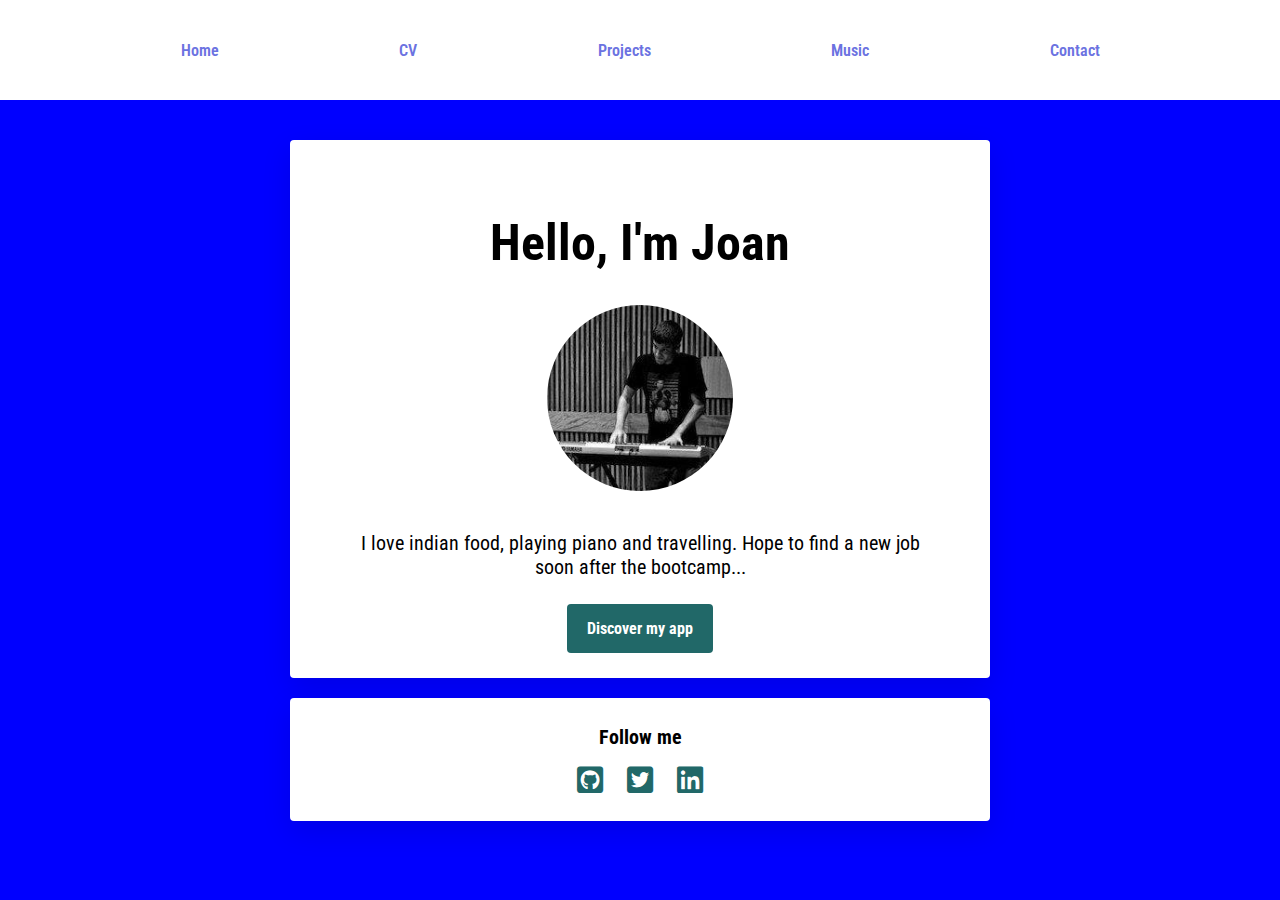
==== index.html @ 30ef0784 "added navbar" ====
<!DOCTYPE html>
<html lang="en">
  <head>
    <meta charset="UTF-8">
    <meta name="viewport" content="width=device-width, initial-scale=1">
    <link rel="stylesheet" href="https://use.fontawesome.com/releases/v5.6.3/css/all.css">
    <link href="https://fonts.googleapis.com/css?family=Crimson+Text|Patrick+Hand|Roboto+Condensed&display=swap" rel="stylesheet">
    <link rel="stylesheet" href="style.css">
    <title>My profile</title>
  </head>
  <body cz-shortcut-listen="true" src="https://picsum.photos/200/300">
    <div class="navbar-home">
      <a href="#" class="nav-menu-option">Home</a>
      <a href="cv.html">CV</a>
      <a href="#">Projects</a>
      <a href="#">Music</a>
      <a href="#">Contact</a>
    </div>
    <div class="container">
      <div class="card-white">
        <h1>Hello, I'm Joan</h1>
        <img class="center image-circle" src="images/profile_image.jpeg" width="100px" alt="Joan Parellada">
        <p>I love indian food, playing piano and travelling. Hope to find a new job soon after the bootcamp...</p>
        <a class="btn" href="#">Discover my app</a>
      </div>
      <div class="card-footer">
        <h2>Follow me</h2>
        <ul class="list-inline">
          <li>
            <a href="https://github.com/jparelladab" target="_blank">
              <i class="fab fa-github-square"></i>
            </a>
          </li>
          <li>
            <a href="https://twitter.com/joan789123" target="_blank">
              <i class="fab fa-twitter-square"></i>
            </a>
          </li>
          <li>
            <a href="https://www.linkedin.com/in/joanparellada789/">
              <i class="fab fa-linkedin"></i>
            </a>
          </li>
        </ul>
      </div>
</div>
  </body>
</html>
---- style.css ----
body {
/*background-color: #63A375;*/
background-color: blue;
text-align: center;
font-family: 'Roboto Condensed', sans-serif;
background-size: cover;
/*background-repeat: no-repeat;*/
margin: 0px;
}

.navbar-home {
  background-color: white;
  height: 100px;
  width: 100%;
  margin: 0px;
  display: flex;
  align-items: center;
  justify-content: space-evenly;
}
.nav-menu-option {

}

h1 {
  font-size: 50px;
}

h2 {
  font-size: 20px;
}

p {
  font-size: 20px;
  padding: 20px;
}

div {
  display: block;
}

a {
  text-decoration: none;
  color: #6B72E1;
  font-weight: 600;
  font-size: 16px;
}

ul {
  display: block;
  margin-block-start: 1em;
  margin-block-end: 1em;
  margin-inline-start: 0px;
  margin-inline-end: 0px;
  padding-inline-start: 40px;
}

.center {
  display: block;
  margin-left: auto;
  margin-right: auto;
  width: 30%;
  min-width: 10%;
}

.card-white {
  background-color: white;
  padding: 40px;
  box-shadow: 0px 10px 30px rgba(0,0,0,0.1);
  border-radius: 4px;
  margin: 20px 0px;
  text-align: center;
}

.image-circle{
  border-radius: 50%;
}

.container {
  margin: 40px auto;
  width: 700px;
}

.btn {
  background-color: #216868;
  color: white;
  padding: 15px 20px;
  border-radius: 4px;
  font-weight: bold;
}

.list-inline {
  list-style: none;
  padding-left: 0px;
}

.list-inline li {
    display: inline;
    padding: 10px;
}

.list-inline i {
    font-size: 30px;
    color: #216868;
}

.card-footer {
  background-color: white;
  padding: 10px;
  box-shadow: 0px 10px 30px rgba(0,0,0,0.1);
  border-radius: 4px;
  margin: 20px 0px;
  text-align: center;
}
@media (max-width: 960px) {
  /* For a screen < 960px, this CSS will be read */
  .container {
    width: 700px;
  }
}
@media (max-width: 720px) {
  /* For a screen < 720px, this CSS will be read */
  .container {
    width: 500px;
  }
}
@media (max-width: 540px) {
  /* For a screen < 540px, this CSS will be read */
  .container {
    width: 300px;
  }
}
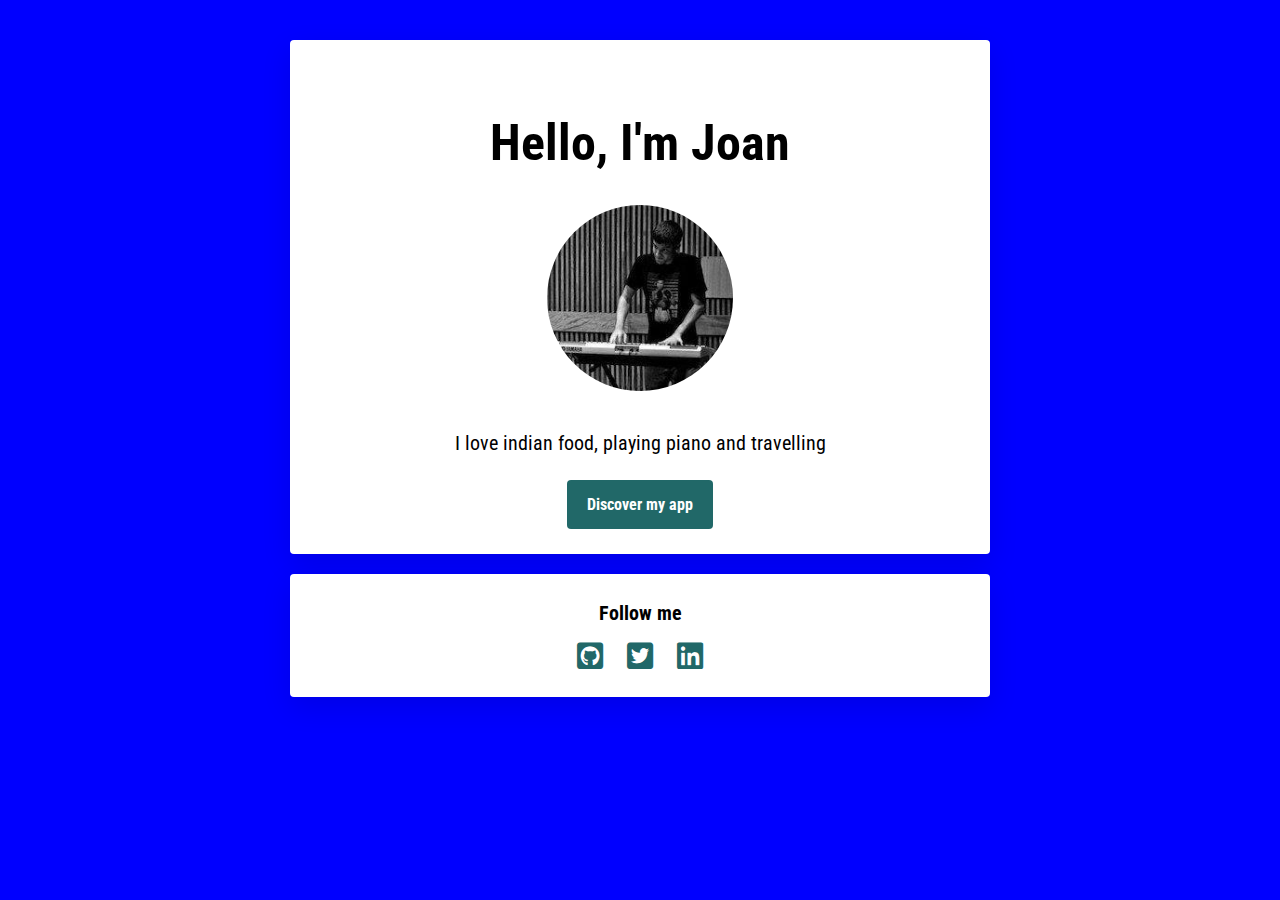
==== commit 63152363: "testing branches" ====
--- a/index.html
+++ b/index.html
@@ -9,18 +9,11 @@
     <title>My profile</title>
   </head>
   <body cz-shortcut-listen="true" src="https://picsum.photos/200/300">
-    <div class="navbar-home">
-      <a href="#" class="nav-menu-option">Home</a>
-      <a href="cv.html">CV</a>
-      <a href="#">Projects</a>
-      <a href="#">Music</a>
-      <a href="#">Contact</a>
-    </div>
     <div class="container">
       <div class="card-white">
         <h1>Hello, I'm Joan</h1>
         <img class="center image-circle" src="images/profile_image.jpeg" width="100px" alt="Joan Parellada">
-        <p>I love indian food, playing piano and travelling. Hope to find a new job soon after the bootcamp...</p>
+        <p>I love indian food, playing piano and travelling</p>
         <a class="btn" href="#">Discover my app</a>
       </div>
       <div class="card-footer">
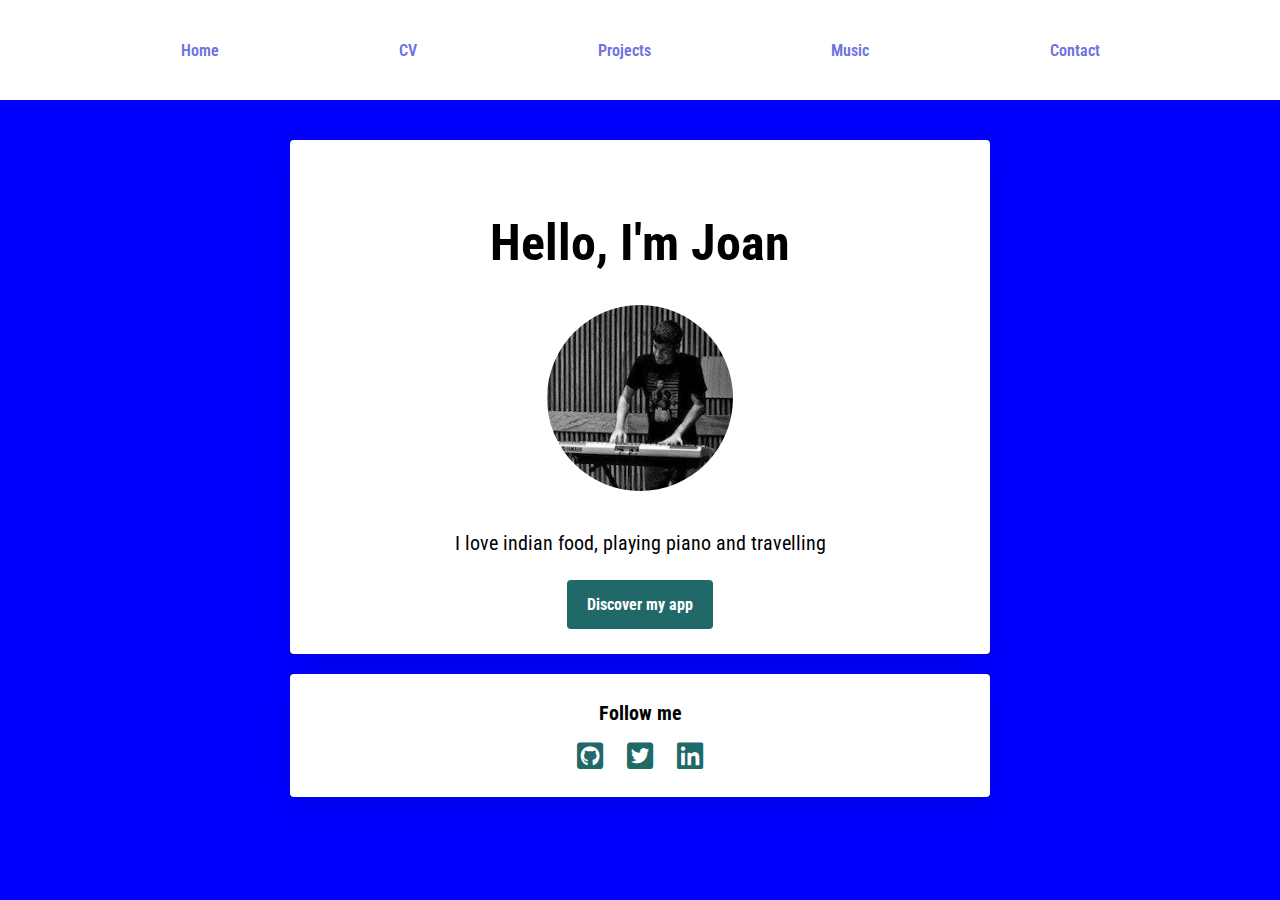
==== commit b5a939c7: "new nav" ====
--- a/index.html
+++ b/index.html
@@ -9,6 +9,13 @@
     <title>My profile</title>
   </head>
   <body cz-shortcut-listen="true" src="https://picsum.photos/200/300">
+    <div class="navbar-home">
+      <a href="#" class="nav-menu-option">Home</a>
+      <a href="cv.html">CV</a>
+      <a href="#">Projects</a>
+      <a href="#">Music</a>
+      <a href="#">Contact</a>
+    </div>
     <div class="container">
       <div class="card-white">
         <h1>Hello, I'm Joan</h1>
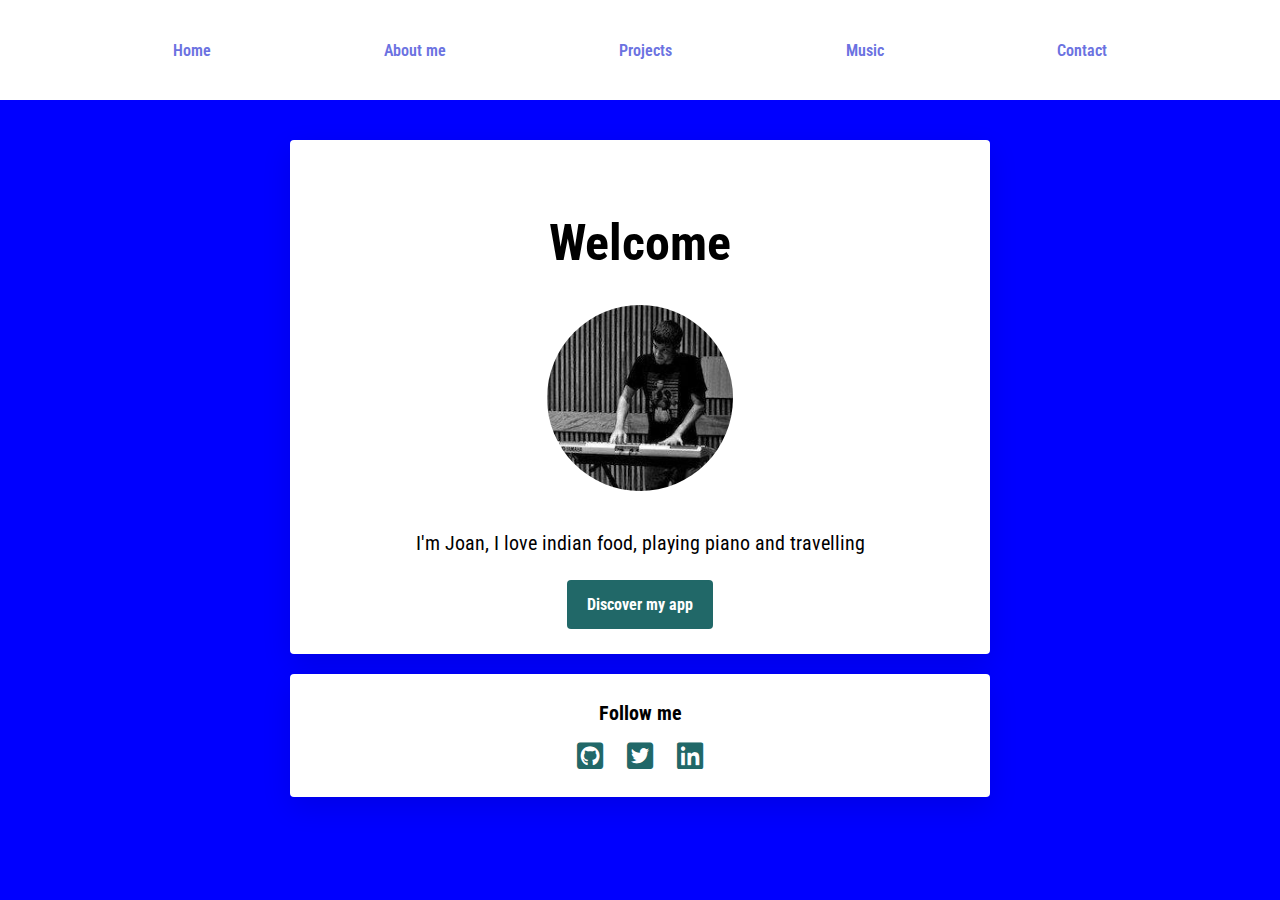
==== commit 70864f31: "changed main text index page" ====
--- a/index.html
+++ b/index.html
@@ -11,16 +11,16 @@
   <body cz-shortcut-listen="true" src="https://picsum.photos/200/300">
     <div class="navbar-home">
       <a href="#" class="nav-menu-option">Home</a>
-      <a href="cv.html">CV</a>
+      <a href="cv.html">About me</a>
       <a href="#">Projects</a>
       <a href="#">Music</a>
       <a href="#">Contact</a>
     </div>
     <div class="container">
       <div class="card-white">
-        <h1>Hello, I'm Joan</h1>
+        <h1>Welcome</h1>
         <img class="center image-circle" src="images/profile_image.jpeg" width="100px" alt="Joan Parellada">
-        <p>I love indian food, playing piano and travelling</p>
+        <p>I'm Joan, I love indian food, playing piano and travelling</p>
         <a class="btn" href="#">Discover my app</a>
       </div>
       <div class="card-footer">
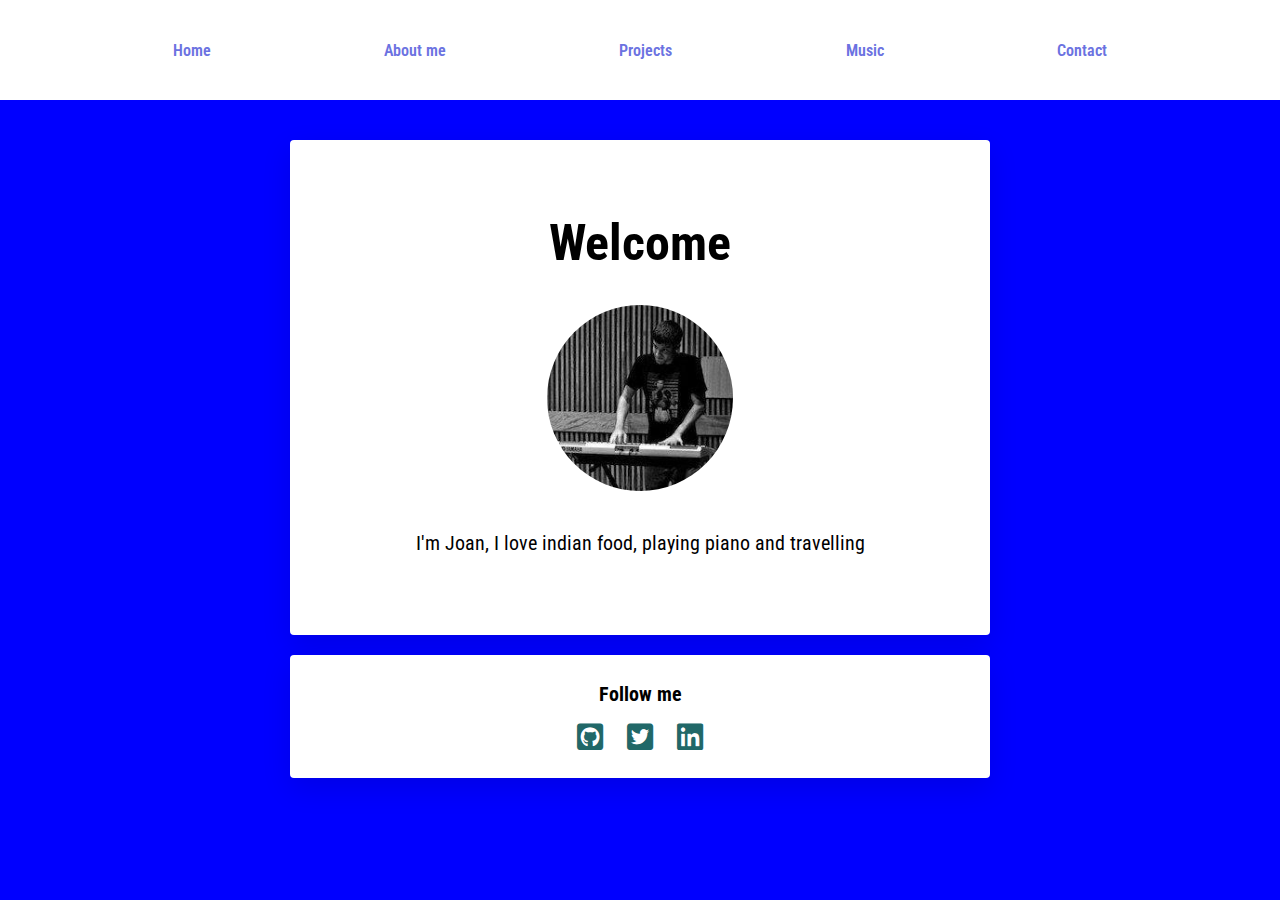
==== commit 2a28c1ce: "layout projects page" ====
--- a/index.html
+++ b/index.html
@@ -12,7 +12,7 @@
     <div class="navbar-home">
       <a href="#" class="nav-menu-option">Home</a>
       <a href="cv.html">About me</a>
-      <a href="#">Projects</a>
+      <a href="projects.html">Projects</a>
       <a href="#">Music</a>
       <a href="#">Contact</a>
     </div>
@@ -21,7 +21,7 @@
         <h1>Welcome</h1>
         <img class="center image-circle" src="images/profile_image.jpeg" width="100px" alt="Joan Parellada">
         <p>I'm Joan, I love indian food, playing piano and travelling</p>
-        <a class="btn" href="#">Discover my app</a>
+<!--         <a class="btn" href="#">Discover my app</a> -->
       </div>
       <div class="card-footer">
         <h2>Follow me</h2>
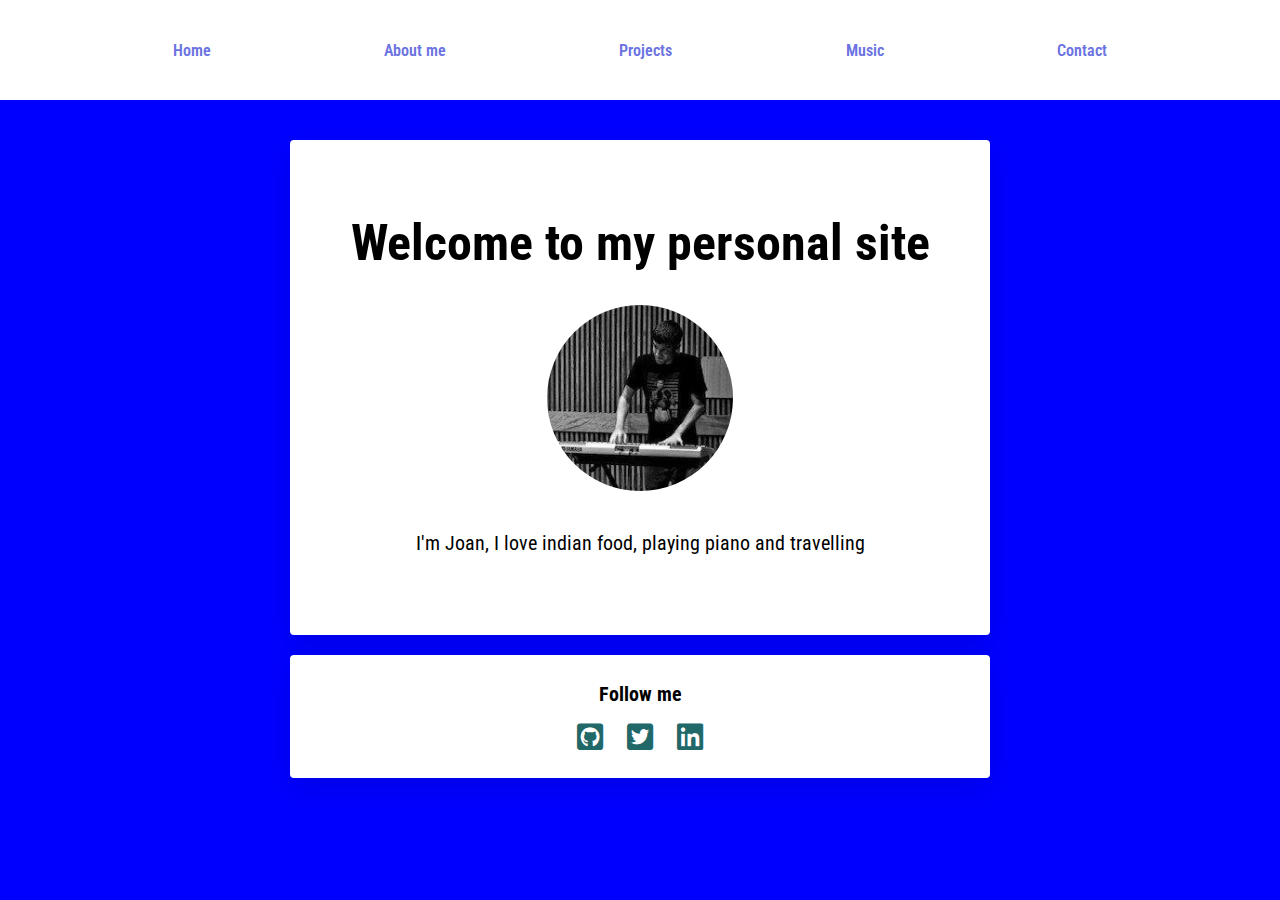
==== commit 33f8b036: "projects page" ====
--- a/index.html
+++ b/index.html
@@ -8,17 +8,19 @@
     <link rel="stylesheet" href="style.css">
     <title>My profile</title>
   </head>
-  <body cz-shortcut-listen="true" src="https://picsum.photos/200/300">
+  <body id="index">
     <div class="navbar-home">
       <a href="#" class="nav-menu-option">Home</a>
-      <a href="cv.html">About me</a>
+      <a href="about.html">About me</a>
       <a href="projects.html">Projects</a>
       <a href="#">Music</a>
       <a href="#">Contact</a>
     </div>
+    <div class="index-banner">
+    </div>
     <div class="container">
       <div class="card-white">
-        <h1>Welcome</h1>
+        <h1>Welcome to my personal site</h1>
         <img class="center image-circle" src="images/profile_image.jpeg" width="100px" alt="Joan Parellada">
         <p>I'm Joan, I love indian food, playing piano and travelling</p>
 <!--         <a class="btn" href="#">Discover my app</a> -->
--- a/style.css
+++ b/style.css
@@ -1,6 +1,11 @@
+@import 'index.css';
+@import 'projects.css';
+@import 'about.css';
+@import 'contact.css';
+
 body {
 /*background-color: #63A375;*/
-background-color: blue;
+/*background-color: blue;*/
 text-align: center;
 font-family: 'Roboto Condensed', sans-serif;
 background-size: cover;
@@ -8,109 +13,6 @@
 margin: 0px;
 }
 
-.navbar-home {
-  background-color: white;
-  height: 100px;
-  width: 100%;
-  margin: 0px;
-  display: flex;
-  align-items: center;
-  justify-content: space-evenly;
-}
-.nav-menu-option {
-
-}
-
-h1 {
-  font-size: 50px;
-}
-
-h2 {
-  font-size: 20px;
-}
-
-p {
-  font-size: 20px;
-  padding: 20px;
-}
-
-div {
-  display: block;
-}
-
-a {
-  text-decoration: none;
-  color: #6B72E1;
-  font-weight: 600;
-  font-size: 16px;
-}
-
-ul {
-  display: block;
-  margin-block-start: 1em;
-  margin-block-end: 1em;
-  margin-inline-start: 0px;
-  margin-inline-end: 0px;
-  padding-inline-start: 40px;
-}
-
-.center {
-  display: block;
-  margin-left: auto;
-  margin-right: auto;
-  width: 30%;
-  min-width: 10%;
-}
-
-.card-white {
-  background-color: white;
-  padding: 40px;
-  box-shadow: 0px 10px 30px rgba(0,0,0,0.1);
-  border-radius: 4px;
-  margin: 20px 0px;
-  text-align: center;
-}
-
-.image-circle{
-  border-radius: 50%;
-}
-
-.container {
-  margin: 40px auto;
-  width: 700px;
-}
-
-.btn {
-  background-color: #216868;
-  color: white;
-  padding: 15px 20px;
-  border-radius: 4px;
-  font-weight: bold;
-}
-
-.list-inline {
-  list-style: none;
-  padding-left: 0px;
-}
-
-.list-inline li {
-    display: inline;
-    padding: 10px;
-}
-
-.list-inline i {
-    font-size: 30px;
-    color: #216868;
-}
-
-.card-footer {
-  background-color: white;
-  padding: 10px;
-  box-shadow: 0px 10px 30px rgba(0,0,0,0.1);
-  border-radius: 4px;
-  margin: 20px 0px;
-  text-align: center;
-}
 @media (max-width: 960px) {
   /* For a screen < 960px, this CSS will be read */
   .container {
